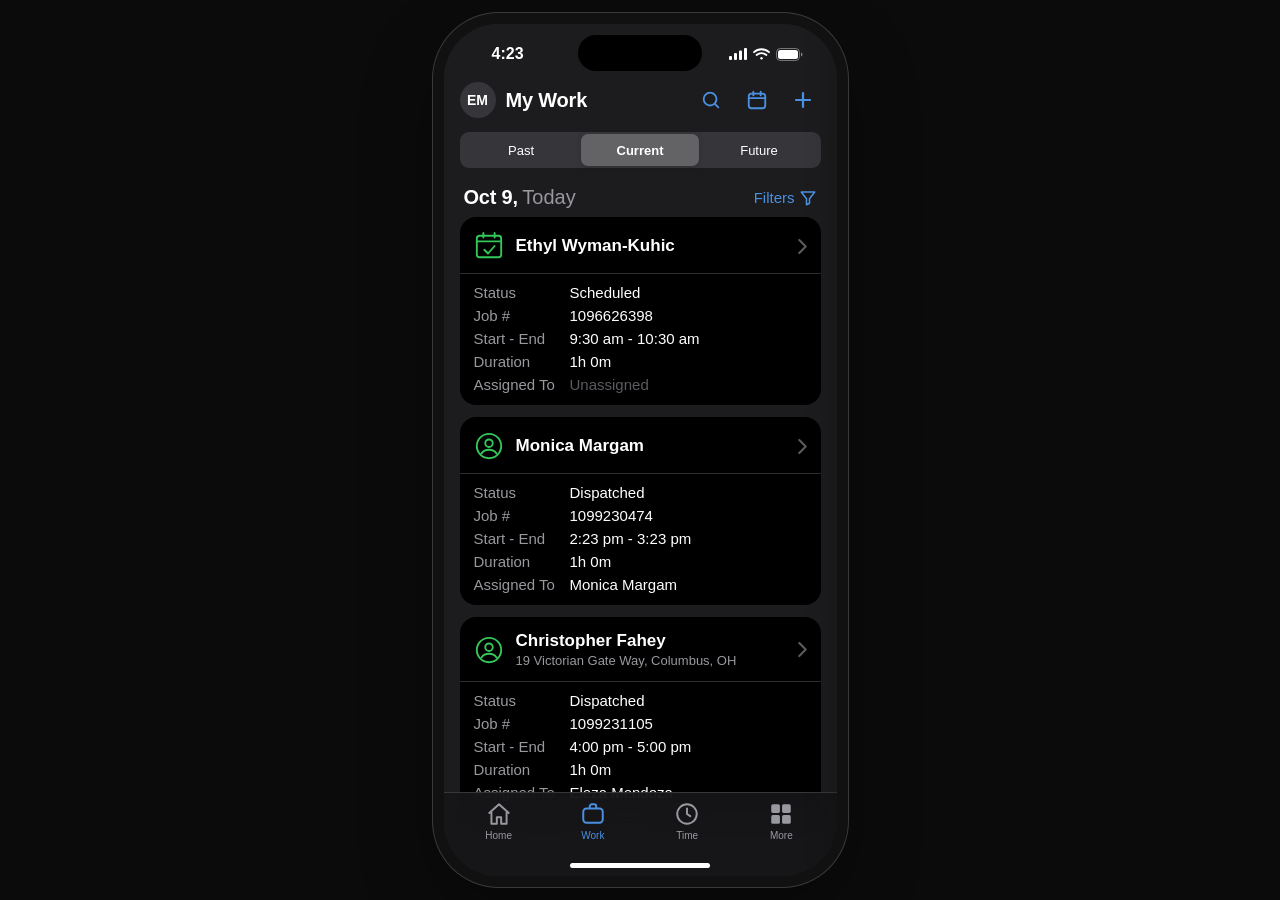
==== my-work.html @ 30e64cf1 "Checkpoint: technician happy path prototype Co-Authored-By: Claude Sonnet 5.5 <noreply@anthropic.com" ====
<!DOCTYPE html>
<html lang="en">
<head>
<meta charset="utf-8">
<meta name="viewport" content="width=device-width, initial-scale=1">
<title>ServiceFusion iOS – My Work</title>
<style>
  :root {
    --bg: #f2f2f7;
    --card: #ffffff;
    --bar: rgba(249,249,249,.94);
    --text: #000000;
    --text2: #6c6c70;
    --text3: #aeaeb2;
    --sep: rgba(60,60,67,.18);
    --accent: #3b82e0;
    --green: #34c759;
    --orange: #ff9f0a;
    --red: #ff453a;
    --seg-bg: rgba(118,118,128,.12);
    --seg-on: #ffffff;
    --scrim: rgba(0,0,0,.35);
    --drawer: #ffffff;
    --page: #d9dbe0;
    --shadow: 0 1px 2px rgba(0,0,0,.05);
  }
  [data-theme="dark"] {
    --bg: #1c1c1e;
    --card: #000000;
    --bar: rgba(22,22,24,.92);
    --text: #ffffff;
    --text2: #98989f;
    --text3: #5a5a5f;
    --sep: rgba(84,84,88,.55);
    --accent: #4a90e2;
    --seg-bg: rgba(118,118,128,.28);
    --seg-on: #636366;
    --scrim: rgba(0,0,0,.55);
    --drawer: #000000;
    --page: #0b0b0c;
    --shadow: none;
  }

  * { box-sizing: border-box; -webkit-tap-highlight-color: transparent; }
  html, body { margin: 0; height: 100%; }
  body {
    background: var(--page);
    font-family: -apple-system, BlinkMacSystemFont, "SF Pro Text", "Helvetica Neue", Helvetica, Arial, sans-serif;
    display: flex; align-items: center; justify-content: center;
    transition: background .25s;
    overflow: hidden;
  }
  button { font: inherit; color: inherit; background: none; border: 0; padding: 0; cursor: pointer; }
  svg { display: block; }

  /* ---------- device ---------- */
  #stage { width: 393px; height: 852px; transform-origin: center; flex: none; }
  .phone {
    position: relative; width: 393px; height: 852px; border-radius: 55px; overflow: hidden;
    background: var(--bg); color: var(--text);
    box-shadow: 0 0 0 11px #111, 0 0 0 12px #3a3a3c, 0 30px 80px rgba(0,0,0,.4);
    transition: background .25s, color .25s;
  }
  .island { position: absolute; top: 11px; left: 50%; width: 124px; height: 36px; margin-left: -62px; background: #000; border-radius: 20px; z-index: 100; }
  .statusbar {
    position: absolute; top: 0; left: 0; right: 0; height: 54px; z-index: 90;
    display: flex; justify-content: space-between; align-items: center; padding: 6px 34px 0 48px;
    font-weight: 600; font-size: 16px; pointer-events: none;
  }
  .statusbar .icons { display: flex; gap: 6px; align-items: center; }
  .homebar { position: absolute; bottom: 8px; left: 50%; width: 140px; height: 5px; margin-left: -70px; border-radius: 3px; background: var(--text); z-index: 100; pointer-events: none; }

  /* ---------- screens ---------- */
  .screen { position: absolute; inset: 0; background: var(--bg); transition: transform .35s cubic-bezier(.2,.8,.2,1), background .25s; }
  #settings { transform: translateX(100%); z-index: 40; box-shadow: -8px 0 24px rgba(0,0,0,.15); }
  #settings.open { transform: none; }
  #work.pushed { transform: translateX(-28%); }

  /* ---------- My Work ---------- */
  .header { position: absolute; top: 0; left: 0; right: 0; padding: 58px 16px 8px; display: flex; align-items: center; gap: 10px; background: var(--bg); z-index: 5; }
  .avatar { width: 36px; height: 36px; border-radius: 50%; background: var(--seg-bg); display: grid; place-items: center; font-weight: 600; font-size: 14px; flex: none; }
  .header h1 { margin: 0; font-size: 20px; font-weight: 700; flex: 1; letter-spacing: -.01em; }
  .ibtn { width: 36px; height: 36px; display: grid; place-items: center; border-radius: 50%; color: var(--accent); }
  .ibtn:active { background: var(--seg-bg); }

  .searchrow { overflow: hidden; max-height: 0; transition: max-height .25s; padding: 0 16px; }
  .searchrow.show { max-height: 48px; }
  .searchrow input {
    width: 100%; height: 36px; border: 0; border-radius: 10px; padding: 0 12px 0 34px; font: inherit; font-size: 17px;
    background: var(--seg-bg) url("data:image/svg+xml,%3Csvg xmlns='http://www.w3.org/2000/svg' width='16' height='16' fill='none' stroke='%238e8e93' stroke-width='2.2' stroke-linecap='round'%3E%3Ccircle cx='7' cy='7' r='5.5'/%3E%3Cpath d='M11 11l4 4'/%3E%3C/svg%3E") no-repeat 10px center;
    color: var(--text); outline: none;
  }

  .content { position: absolute; top: 102px; bottom: 0; left: 0; right: 0; overflow-y: auto; padding-bottom: 110px; scrollbar-width: none; }
  .content::-webkit-scrollbar { display: none; }
  .seg { margin: 6px 16px 0; background: var(--seg-bg); border-radius: 9px; padding: 2px; display: flex; position: relative; }
  .seg button { flex: 1; height: 32px; border-radius: 7px; font-size: 13px; font-weight: 500; position: relative; z-index: 1; transition: color .2s; }
  .seg .thumb { position: absolute; top: 2px; bottom: 2px; left: 2px; width: calc((100% - 4px) / 3); background: var(--seg-on); border-radius: 7px; box-shadow: 0 2px 6px rgba(0,0,0,.12); transition: transform .25s cubic-bezier(.2,.8,.2,1); }
  .seg button.on { font-weight: 600; }

  .daterow { display: flex; justify-content: space-between; align-items: center; padding: 18px 20px 8px; }
  .daterow b { font-size: 20px; letter-spacing: -.01em; }
  .daterow span { color: var(--text2); font-size: 20px; }
  .filters { display: flex; align-items: center; gap: 4px; color: var(--accent); font-size: 15px; }

  .card { margin: 0 16px 12px; background: var(--card); border-radius: 16px; box-shadow: var(--shadow); overflow: hidden; display: block; width: calc(100% - 32px); text-align: left; transition: transform .12s; }
  .card:active { transform: scale(.985); }
  .card .top { display: flex; align-items: center; gap: 12px; padding: 14px 14px 12px; border-bottom: .5px solid var(--sep); }
  .card .ico { width: 30px; height: 30px; flex: none; }
  .card .name { font-weight: 600; font-size: 17px; line-height: 1.2; flex: 1; min-width: 0; }
  .card .addr { display: block; font-weight: 400; font-size: 13px; color: var(--text2); margin-top: 2px; white-space: nowrap; overflow: hidden; text-overflow: ellipsis; }
  .card .chev { color: var(--text3); flex: none; }
  .card dl { margin: 0; padding: 10px 14px 12px; display: grid; grid-template-columns: 96px 1fr; row-gap: 6px; font-size: 15px; }
  .card dt { color: var(--text2); }
  .card dd { margin: 0; }
  .pill { display: inline-block; font-size: 12px; font-weight: 600; padding: 2px 8px; border-radius: 20px; }
  .empty { text-align: center; color: var(--text2); padding: 60px 30px; font-size: 15px; }

  /* ---------- tab bar ---------- */
  .tabbar { position: absolute; bottom: 0; left: 0; right: 0; height: 84px; padding: 8px 8px 0; display: flex; background: var(--bar); backdrop-filter: blur(20px); -webkit-backdrop-filter: blur(20px); border-top: .5px solid var(--sep); z-index: 20; transition: background .25s; }
  .tabbar button { flex: 1; display: flex; flex-direction: column; align-items: center; gap: 3px; font-size: 10px; font-weight: 500; color: var(--text2); height: 50px; }
  .tabbar button.on { color: var(--accent); }

  /* ---------- drawer ---------- */
  .scrim { position: absolute; inset: 0; background: var(--scrim); opacity: 0; pointer-events: none; transition: opacity .3s; z-index: 50; }
  .scrim.show { opacity: 1; pointer-events: auto; }
  .drawer { position: absolute; top: 0; bottom: 0; left: 0; width: 318px; background: var(--drawer); z-index: 60; transform: translateX(-100%); transition: transform .32s cubic-bezier(.2,.8,.2,1), background .25s; padding: 62px 0 30px; overflow-y: auto; scrollbar-width: none; border-radius: 0 24px 24px 0; }
  .drawer.open { transform: none; box-shadow: 8px 0 40px rgba(0,0,0,.3); }
  .profile { display: flex; gap: 12px; align-items: center; padding: 0 20px 18px; }
  .profile .avatar { width: 48px; height: 48px; font-size: 17px; }
  .profile b { display: block; font-size: 17px; }
  .profile small { color: var(--text2); font-size: 13px; }
  .menu { padding: 4px 12px; }
  .menu hr { border: 0; border-top: .5px solid var(--sep); margin: 8px 8px; }
  .menu button { display: flex; align-items: center; gap: 14px; width: 100%; padding: 11px 8px; border-radius: 10px; font-size: 17px; text-align: left; }
  .menu button:active { background: var(--seg-bg); }
  .menu svg { color: var(--text2); flex: none; }
  .menu .danger, .menu .danger svg { color: var(--red); }
  .feedback { margin: 18px 20px 0; padding: 16px; border-radius: 16px; background: rgba(59,130,224,.12); border: .5px solid rgba(59,130,224,.4); text-align: center; }
  .feedback b { display: block; margin-bottom: 4px; }
  .feedback p { margin: 0 0 12px; font-size: 13px; color: var(--text2); }
  .feedback button { background: var(--accent); color: #fff; font-weight: 600; font-size: 15px; padding: 8px 18px; border-radius: 20px; }

  /* ---------- settings ---------- */
  .navbar { position: absolute; top: 0; left: 0; right: 0; height: 100px; padding-top: 54px; display: flex; align-items: center; justify-content: center; background: var(--bar); backdrop-filter: blur(20px); -webkit-backdrop-filter: blur(20px); z-index: 5; }
  .navbar h2 { margin: 0; font-size: 17px; font-weight: 600; }
  .back { position: absolute; left: 6px; bottom: 6px; display: flex; align-items: center; color: var(--accent); font-size: 17px; height: 36px; padding-right: 8px; }
  .sbody { position: absolute; top: 100px; bottom: 0; left: 0; right: 0; overflow-y: auto; padding: 20px 16px 40px; }
  .sbody h3 { margin: 18px 16px 6px; font-size: 13px; font-weight: 400; color: var(--text2); text-transform: uppercase; }
  .group { background: var(--card); border-radius: 12px; overflow: hidden; box-shadow: var(--shadow); }
  .row { display: flex; align-items: center; justify-content: space-between; padding: 12px 16px; min-height: 48px; font-size: 17px; gap: 12px; }
  .row + .row { border-top: .5px solid var(--sep); }
  .row small { display: block; color: var(--text2); font-size: 13px; margin-top: 2px; }
  .row .val { color: var(--text2); display: flex; align-items: center; gap: 6px; }
  .theme-seg { margin: 0 16px 14px; }
  .theme-seg.seg .thumb { width: calc((100% - 4px) / 3); }
  .ver { text-align: center; color: var(--text2); font-size: 13px; margin-top: 36px; line-height: 1.5; }
  .ver svg { margin: 0 auto 8px; color: var(--text3); }
  .beta { font-size: 11px; font-weight: 600; background: var(--seg-bg); color: var(--text2); padding: 2px 7px; border-radius: 10px; margin-left: 6px; vertical-align: 2px; }
  .switch { width: 51px; height: 31px; border-radius: 16px; background: var(--seg-bg); position: relative; transition: background .2s; flex: none; }
  .switch::after { content: ""; position: absolute; top: 2px; left: 2px; width: 27px; height: 27px; border-radius: 50%; background: #fff; box-shadow: 0 2px 4px rgba(0,0,0,.3); transition: transform .2s; }
  .switch.on { background: var(--green); }
  .switch.on::after { transform: translateX(20px); }
  .toast { position: absolute; left: 50%; bottom: 100px; transform: translate(-50%, 20px); background: var(--text); color: var(--bg); padding: 9px 16px; border-radius: 20px; font-size: 14px; opacity: 0; transition: .25s; z-index: 80; pointer-events: none; white-space: nowrap; }
  .toast.show { opacity: 1; transform: translate(-50%, 0); }
</style>
</head>
<body>
<div id="stage">
<div class="phone" id="phone">
  <div class="island"></div>
  <div class="statusbar">
    <span>4:23</span>
    <span class="icons">
      <svg width="18" height="12" viewBox="0 0 18 12" fill="currentColor"><rect x="0" y="8" width="3" height="4" rx="1"/><rect x="5" y="5" width="3" height="7" rx="1"/><rect x="10" y="2.5" width="3" height="9.5" rx="1"/><rect x="15" y="0" width="3" height="12" rx="1"/></svg>
      <svg width="17" height="12" viewBox="0 0 17 12" fill="none" stroke="currentColor" stroke-width="1.8" stroke-linecap="round"><path d="M1 4.2a11 11 0 0 1 15 0M3.6 7a7.2 7.2 0 0 1 9.8 0"/><circle cx="8.5" cy="10.2" r="1.2" fill="currentColor" stroke="none"/></svg>
      <svg width="27" height="13" viewBox="0 0 27 13" fill="none"><rect x=".5" y=".5" width="23" height="12" rx="3.8" stroke="currentColor" opacity=".4"/><rect x="2" y="2" width="20" height="9" rx="2.5" fill="currentColor"/><path d="M25 4.5v4c.8-.3 1.5-1.1 1.5-2s-.7-1.7-1.5-2z" fill="currentColor" opacity=".45"/></svg>
    </span>
  </div>

  <!-- My Work -->
  <section class="screen" id="work">
    <div class="header">
      <button class="avatar" id="openMenu" aria-label="Open menu">EM</button>
      <h1>My Work</h1>
      <button class="ibtn" id="searchBtn" aria-label="Search"><svg width="22" height="22" viewBox="0 0 24 24" fill="none" stroke="currentColor" stroke-width="2" stroke-linecap="round"><circle cx="11" cy="11" r="7"/><path d="M20 20l-4-4"/></svg></button>
      <button class="ibtn" aria-label="Calendar" data-toast="Calendar view – coming soon"><svg width="22" height="22" viewBox="0 0 24 24" fill="none" stroke="currentColor" stroke-width="2" stroke-linecap="round" stroke-linejoin="round"><rect x="3" y="5" width="18" height="16" rx="3"/><path d="M3 10h18M8 3v4M16 3v4"/></svg></button>
      <button class="ibtn" aria-label="New job" data-toast="New job – coming soon"><svg width="24" height="24" viewBox="0 0 24 24" fill="none" stroke="currentColor" stroke-width="2.2" stroke-linecap="round"><path d="M12 5v14M5 12h14"/></svg></button>
    </div>
    <div class="content" id="content">
      <div class="searchrow" id="searchRow"><input id="searchInput" type="search" placeholder="Search jobs"></div>
      <div class="seg" id="tabs">
        <div class="thumb" id="thumb"></div>
        <button data-tab="past">Past</button>
        <button data-tab="current" class="on">Current</button>
        <button data-tab="future">Future</button>
      </div>
      <div class="daterow">
        <div id="dateLabel"><b>Oct 9,</b> <span>Today</span></div>
        <button class="filters" data-toast="Filters – coming soon">Filters
          <svg width="18" height="18" viewBox="0 0 24 24" fill="none" stroke="currentColor" stroke-width="2" stroke-linejoin="round"><path d="M3 4h18l-7 9v6l-4 2v-8z"/></svg>
        </button>
      </div>
      <div id="list"></div>
    </div>
    <nav class="tabbar">
      <button data-nav="home"><svg width="26" height="26" viewBox="0 0 24 24" fill="none" stroke="currentColor" stroke-width="1.8" stroke-linejoin="round" stroke-linecap="round"><path d="M3 11l9-8 9 8M5 9.5V21h5v-6h4v6h5V9.5"/></svg>Home</button>
      <button data-nav="work" class="on"><svg width="26" height="26" viewBox="0 0 24 24" fill="none" stroke="currentColor" stroke-width="1.8" stroke-linejoin="round"><rect x="3" y="7" width="18" height="13" rx="3"/><path d="M9 7V5a2 2 0 0 1 2-2h2a2 2 0 0 1 2 2v2"/></svg>Work</button>
      <button data-nav="time"><svg width="26" height="26" viewBox="0 0 24 24" fill="none" stroke="currentColor" stroke-width="1.8" stroke-linecap="round"><circle cx="12" cy="12" r="9"/><path d="M12 7v5l3 2"/></svg>Time</button>
      <button data-nav="more"><svg width="26" height="26" viewBox="0 0 24 24" fill="currentColor"><rect x="3" y="3" width="8" height="8" rx="1.5"/><rect x="13" y="3" width="8" height="8" rx="1.5"/><rect x="3" y="13" width="8" height="8" rx="1.5"/><rect x="13" y="13" width="8" height="8" rx="1.5"/></svg>More</button>
    </nav>
  </section>

  <!-- Settings -->
  <section class="screen" id="settings">
    <div class="navbar">
      <button class="back" id="backBtn"><svg width="14" height="22" viewBox="0 0 14 22" fill="none" stroke="currentColor" stroke-width="2.6" stroke-linecap="round" stroke-linejoin="round"><path d="M11 2L3 11l8 9"/></svg>&nbsp;My Work</button>
      <h2>Settings</h2>
    </div>
    <div class="sbody">
      <h3>General</h3>
      <div class="group" style="padding-top:12px">
        <div style="padding:0 16px 10px;font-size:17px">Display &amp; Appearance</div>
        <div class="seg theme-seg" id="themeSeg">
          <div class="thumb" id="themeThumb"></div>
          <button data-theme="auto">Auto</button>
          <button data-theme="light">Light</button>
          <button data-theme="dark">Dark</button>
        </div>
      </div>
      <h3>Map Provider</h3>
      <div class="group">
        <button class="row" style="width:100%;text-align:left" data-toast="Map provider picker – coming soon">
          <span>Select Map Provider<small>Set map provider for job location navigation</small></span>
          <span class="val">None <svg width="8" height="14" viewBox="0 0 8 14" fill="none" stroke="currentColor" stroke-width="2" stroke-linecap="round" stroke-linejoin="round"><path d="M1 1l6 6-6 6"/></svg></span>
        </button>
      </div>
      <h3>Payment Settings</h3>
      <div class="group">
        <div class="row"><span>Tap to Pay<span class="beta">BETA</span><small>Enable Tap to Pay feature</small></span><button class="switch" id="tapSwitch" aria-label="Tap to Pay"></button></div>
      </div>
      <div class="ver">
        <svg width="36" height="36" viewBox="0 0 36 36" fill="currentColor"><path d="M8 6h22l-4 5H6zM6 14h22l-4 5H4zM10 22h16l-3 4H7z"/></svg>
        Version 2.15.0 (202610080)<br>maryna
      </div>
    </div>
  </section>

  <!-- Side menu -->
  <div class="scrim" id="scrim"></div>
  <aside class="drawer" id="drawer">
    <div class="profile">
      <div class="avatar">EM</div>
      <div><b>Eleza Mendoza</b><small>emendoza@servicefusion.com</small></div>
    </div>
    <div class="menu">
      <button data-toast="My Profile – coming soon"><svg width="26" height="26" viewBox="0 0 24 24" fill="none" stroke="currentColor" stroke-width="1.8" stroke-linecap="round"><circle cx="12" cy="12" r="9.5"/><circle cx="12" cy="10" r="3.2"/><path d="M5.8 18.5c1.5-2.3 3.5-3.3 6.2-3.3s4.7 1 6.2 3.3"/></svg>My Profile</button>
      <button data-toast="Time Log – coming soon"><svg width="26" height="26" viewBox="0 0 24 24" fill="none" stroke="currentColor" stroke-width="1.8" stroke-linecap="round"><circle cx="12" cy="12" r="9.5"/><path d="M12 7v5l3.5 2"/></svg>Time Log</button>
      <hr>
      <button data-toast="What's New – coming soon"><svg width="26" height="26" viewBox="0 0 24 24" fill="none" stroke="currentColor" stroke-width="1.8" stroke-linejoin="round"><path d="M12 2c.8 5.5 4.5 9.2 10 10-5.500.8-9.200 4.500-10 10-.8-5.500-4.500-9.200-10-10 5.500-.8 9.200-4.500 10-10z"/></svg>What's New</button>
      <button data-toast="Training Academy – coming soon"><svg width="26" height="26" viewBox="0 0 24 24" fill="none" stroke="currentColor" stroke-width="1.8" stroke-linejoin="round" stroke-linecap="round"><path d="M12 4L2 9l10 5 10-5zM6 11.500V16c0 1.500 2.700 3 6 3s6-1.500 6-3v-4.500"/></svg>Training Academy</button>
      <hr>
      <button data-toast="Support FAQ – coming soon"><svg width="26" height="26" viewBox="0 0 24 24" fill="none" stroke="currentColor" stroke-width="1.8"><circle cx="12" cy="12" r="9.5"/><circle cx="12" cy="12" r="4"/><path d="M5.200 5.200l3.600 3.600M15.200 15.200l3.600 3.600M18.800 5.200l-3.600 3.600M8.800 15.200l-3.600 3.600"/></svg>Support FAQ</button>
      <button data-toast="Contact Support – coming soon"><svg width="26" height="26" viewBox="0 0 24 24" fill="none" stroke="currentColor" stroke-width="1.8" stroke-linecap="round"><path d="M4 12a8 8 0 0 1 16 0v4a2 2 0 0 1-2 2h-2v-6h4M4 12v4a2 2 0 0 0 2 2h2v-6H4"/></svg>Contact Support</button>
      <button data-toast="Customer Idea Portal – coming soon"><svg width="26" height="26" viewBox="0 0 24 24" fill="none" stroke="currentColor" stroke-width="1.8" stroke-linecap="round" stroke-linejoin="round"><path d="M9 18h6M10 21h4M12 3a6 6 0 0 0-3.500 10.900c.6.500 1 1.200 1 2.100h5c0-.9.400-1.600 1-2.100A6 6 0 0 0 12 3z"/></svg>Customer Idea Portal</button>
      <button id="openSettings"><svg width="26" height="26" viewBox="0 0 24 24" fill="none" stroke="currentColor" stroke-width="1.8" stroke-linejoin="round"><circle cx="12" cy="12" r="3.200"/><path d="M10.500 2.500h3l.5 2.600 1.800.8 2.200-1.500 2.100 2.100-1.500 2.200.8 1.800 2.600.5v3l-2.600.5-.8 1.800 1.500 2.200-2.100 2.100-2.200-1.500-1.800.8-.5 2.600h-3l-.5-2.600-1.800-.8-2.200 1.500-2.100-2.100 1.500-2.200-.8-1.800-2.600-.5v-3l2.600-.5.8-1.800-1.500-2.200 2.100-2.100 2.200 1.500 1.800-.8z"/></svg>Settings</button>
      <button class="danger" data-toast="Logout – not available in prototype"><svg width="26" height="26" viewBox="0 0 24 24" fill="none" stroke="currentColor" stroke-width="1.8" stroke-linecap="round" stroke-linejoin="round"><path d="M10 4H5a1 1 0 0 0-1 1v14a1 1 0 0 0 1 1h5M14 8l4 4-4 4M18 12H9"/></svg>Logout</button>
    </div>
    <div class="feedback"><b>Leave Feedback</b><p>Help us make your app experience even better.</p><button data-toast="Thanks for the feedback!">Share Your Feedback</button></div>
  </aside>

  <div class="toast" id="toast"></div>
  <div class="homebar"></div>
</div>
</div>

<script>
(() => {
  const $ = s => document.querySelector(s);
  const $$ = s => [...document.querySelectorAll(s)];
  const root = document.documentElement;

  /* ---------- scale phone to viewport ---------- */
  const stage = $('#stage');
  const fit = () => {
    const s = Math.min(1, (innerHeight - 40) / 852, (innerWidth - 40) / 393);
    stage.style.transform = `scale(${s})`;
  };
  addEventListener('resize', fit); fit();

  /* ---------- theme ---------- */
  const mq = matchMedia('(prefers-color-scheme: dark)');
  let pref = localStorage.getItem('sf-theme') || 'dark';
  const applyTheme = () => {
    const eff = pref === 'auto' ? (mq.matches ? 'dark' : 'light') : pref;
    root.dataset.theme = eff;
    const idx = ['auto', 'light', 'dark'].indexOf(pref);
    $('#themeThumb').style.transform = `translateX(${idx * 100}%)`;
    $$('#themeSeg button').forEach(b => b.classList.toggle('on', b.dataset.theme === pref));
    renderList();
  };
  mq.addEventListener('change', () => pref === 'auto' && applyTheme());
  $$('#themeSeg button').forEach(b => b.onclick = () => {
    pref = b.dataset.theme; localStorage.setItem('sf-theme', pref); applyTheme();
  });

  /* ---------- jobs ---------- */
  const ICONS = {
    scheduled: '<svg class="ico" viewBox="0 0 32 32" fill="none" stroke="#34c759" stroke-width="2" stroke-linecap="round" stroke-linejoin="round"><rect x="3" y="5" width="26" height="23" rx="3"/><path d="M3 11h26M10 2v5M22 2v5M11 20l4 4 7-8"/></svg>',
    dispatched: '<svg class="ico" viewBox="0 0 32 32" fill="none" stroke="#34c759" stroke-width="2" stroke-linecap="round"><circle cx="16" cy="16" r="13"/><circle cx="16" cy="13" r="4"/><path d="M8 24c2-3 4.500-4 8-4s6 1 8 4"/></svg>',
    completed: '<svg class="ico" viewBox="0 0 32 32" fill="none" stroke="#8e8e93" stroke-width="2" stroke-linecap="round" stroke-linejoin="round"><circle cx="16" cy="16" r="13"/><path d="M9.500 16.500l4.500 4.500 8.500-9"/></svg>'
  };
  const JOBS = {
    past: {
      label: '<b>Oct 8,</b> <span>Yesterday</span>',
      items: [
        { n: 'Priya Natarajan', a: '2210 Maple Ave, Dublin, OH', s: 'completed', st: 'Completed', j: '1094418820', t: '8:00 am - 9:30 am', d: '1h 30m', as: 'Eleza Mendoza' },
        { n: 'Daniel Okafor', a: '88 Brookside Ln, Columbus, OH', s: 'completed', st: 'Completed', j: '1094418977', t: '11:00 am - 12:00 pm', d: '1h 0m', as: 'Eleza Mendoza' }
      ]
    },
    current: {
      label: '<b>Oct 9,</b> <span>Today</span>',
      items: [
        { n: 'Ethyl Wyman-Kuhic', s: 'scheduled', st: 'Scheduled', j: '1096626398', t: '9:30 am - 10:30 am', d: '1h 0m', as: '' },
        { n: 'Monica Margam', s: 'dispatched', st: 'Dispatched', j: '1099230474', t: '2:23 pm - 3:23 pm', d: '1h 0m', as: 'Monica Margam' },
        { n: 'Christopher Fahey', a: '19 Victorian Gate Way, Columbus, OH', s: 'dispatched', st: 'Dispatched', j: '1099231105', t: '4:00 pm - 5:00 pm', d: '1h 0m', as: 'Eleza Mendoza' }
      ]
    },
    future: {
      label: '<b>Oct 10,</b> <span>Tomorrow</span>',
      items: [
        { n: 'Harriet Lindqvist', a: '412 Elm St, Westerville, OH', s: 'scheduled', st: 'Scheduled', j: '1097001254', t: '9:00 am - 11:00 am', d: '2h 0m', as: 'Eleza Mendoza' },
        { n: 'Marcus Bellweather', s: 'scheduled', st: 'Scheduled', j: '1097001391', t: '1:30 pm - 2:30 pm', d: '1h 0m', as: '' }
      ]
    }
  };
  let tab = 'current', query = '';
  const chev = '<svg class="chev" width="9" height="15" viewBox="0 0 8 14" fill="none" stroke="currentColor" stroke-width="2" stroke-linecap="round" stroke-linejoin="round"><path d="M1 1l6 6-6 6"/></svg>';

  function renderList() {
    const set = JOBS[tab];
    $('#dateLabel').innerHTML = set.label;
    const q = query.trim().toLowerCase();
    const items = set.items.filter(i => !q || (i.n + i.j + (i.a || '')).toLowerCase().includes(q));
    $('#list').innerHTML = items.length ? items.map(i => `
      <button class="card" data-toast="Job #${i.j} – details coming soon">
        <div class="top">${ICONS[i.s]}
          <div class="name">${i.n}${i.a ? `<span class="addr">${i.a}</span>` : ''}</div>${chev}</div>
        <dl><dt>Status</dt><dd>${i.st}</dd><dt>Job #</dt><dd>${i.j}</dd><dt>Start - End</dt><dd>${i.t}</dd><dt>Duration</dt><dd>${i.d}</dd><dt>Assigned To</dt><dd>${i.as || '<span style="color:var(--text3)">Unassigned</span>'}</dd></dl>
      </button>`).join('') : '<div class="empty">No jobs found.</div>';
    const idx = ['past', 'current', 'future'].indexOf(tab);
    $('#thumb').style.transform = `translateX(${idx * 100}%)`;
    $$('#tabs button').forEach(b => b.classList.toggle('on', b.dataset.tab === tab));
    bindToasts();
  }
  $$('#tabs button').forEach(b => b.onclick = () => { tab = b.dataset.tab; renderList(); });
  $('#searchBtn').onclick = () => {
    const row = $('#searchRow'); row.classList.toggle('show');
    if (row.classList.contains('show')) setTimeout(() => $('#searchInput').focus(), 250);
    else { query = ''; $('#searchInput').value = ''; renderList(); }
  };
  $('#searchInput').oninput = e => { query = e.target.value; renderList(); };

  /* ---------- drawer & navigation ---------- */
  const drawer = $('#drawer'), scrim = $('#scrim');
  const openDrawer = () => { drawer.classList.add('open'); scrim.classList.add('show'); };
  const closeDrawer = () => { drawer.classList.remove('open'); scrim.classList.remove('show'); };
  $('#openMenu').onclick = openDrawer;
  scrim.onclick = closeDrawer;
  $('#openSettings').onclick = () => {
    closeDrawer();
    $('#settings').classList.add('open'); $('#work').classList.add('pushed');
  };
  $('#backBtn').onclick = () => { $('#settings').classList.remove('open'); $('#work').classList.remove('pushed'); };
  $$('.tabbar button').forEach(b => b.onclick = () => {
    if (b.dataset.nav === 'more') openDrawer();
    else if (b.dataset.nav !== 'work') toast(b.textContent + ' – coming soon');
  });
  // swipe from the left edge / swipe drawer closed
  let x0 = null;
  $('#phone').addEventListener('pointerdown', e => { x0 = e.clientX; });
  $('#phone').addEventListener('pointerup', e => {
    if (x0 === null) return;
    const dx = e.clientX - x0; x0 = null;
    if (drawer.classList.contains('open') && dx < -60) closeDrawer();
    else if ($('#settings').classList.contains('open') && dx > 80) $('#backBtn').click();
  });

  /* ---------- misc ---------- */
  $('#tapSwitch').onclick = e => e.currentTarget.classList.toggle('on');
  let tt;
  function toast(msg) {
    const t = $('#toast'); t.textContent = msg; t.classList.add('show');
    clearTimeout(tt); tt = setTimeout(() => t.classList.remove('show'), 1600);
  }
  function bindToasts() {
    $$('[data-toast]').forEach(el => el.onclick = () => { toast(el.dataset.toast); if (el.closest('#drawer')) setTimeout(closeDrawer, 150); });
  }
  bindToasts();
  applyTheme();
})();
</script>
</body>
</html>
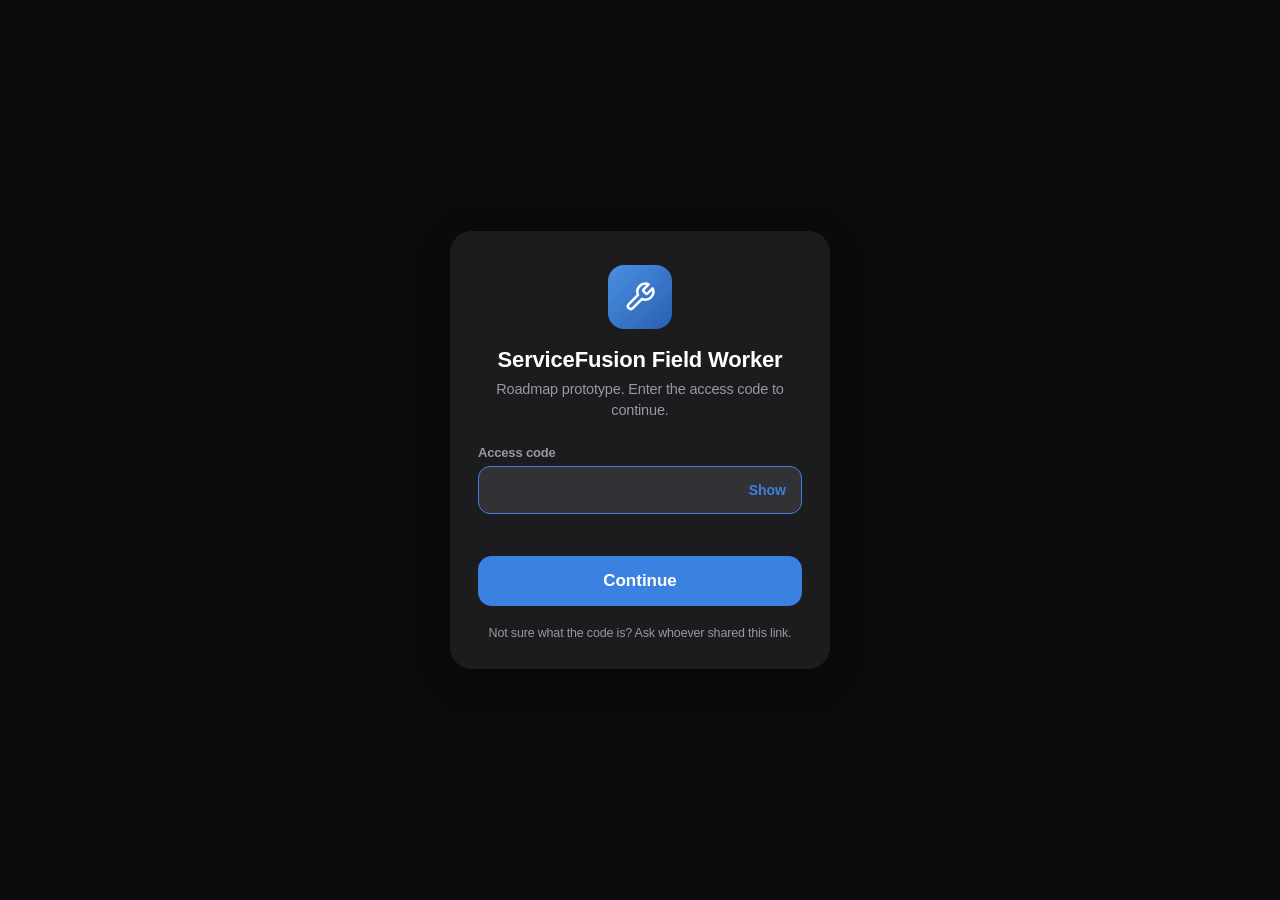
==== commit 1deec11a: "Add access-code sign-in gate for the prototype signin.html + shared gate.js guard the prototype page" ====
--- a/my-work.html
+++ b/my-work.html
@@ -2,6 +2,7 @@
 <html lang="en">
 <head>
 <meta charset="utf-8">
+<script src="gate.js"></script>
 <meta name="viewport" content="width=device-width, initial-scale=1">
 <title>ServiceFusion iOS – My Work</title>
 <style>
